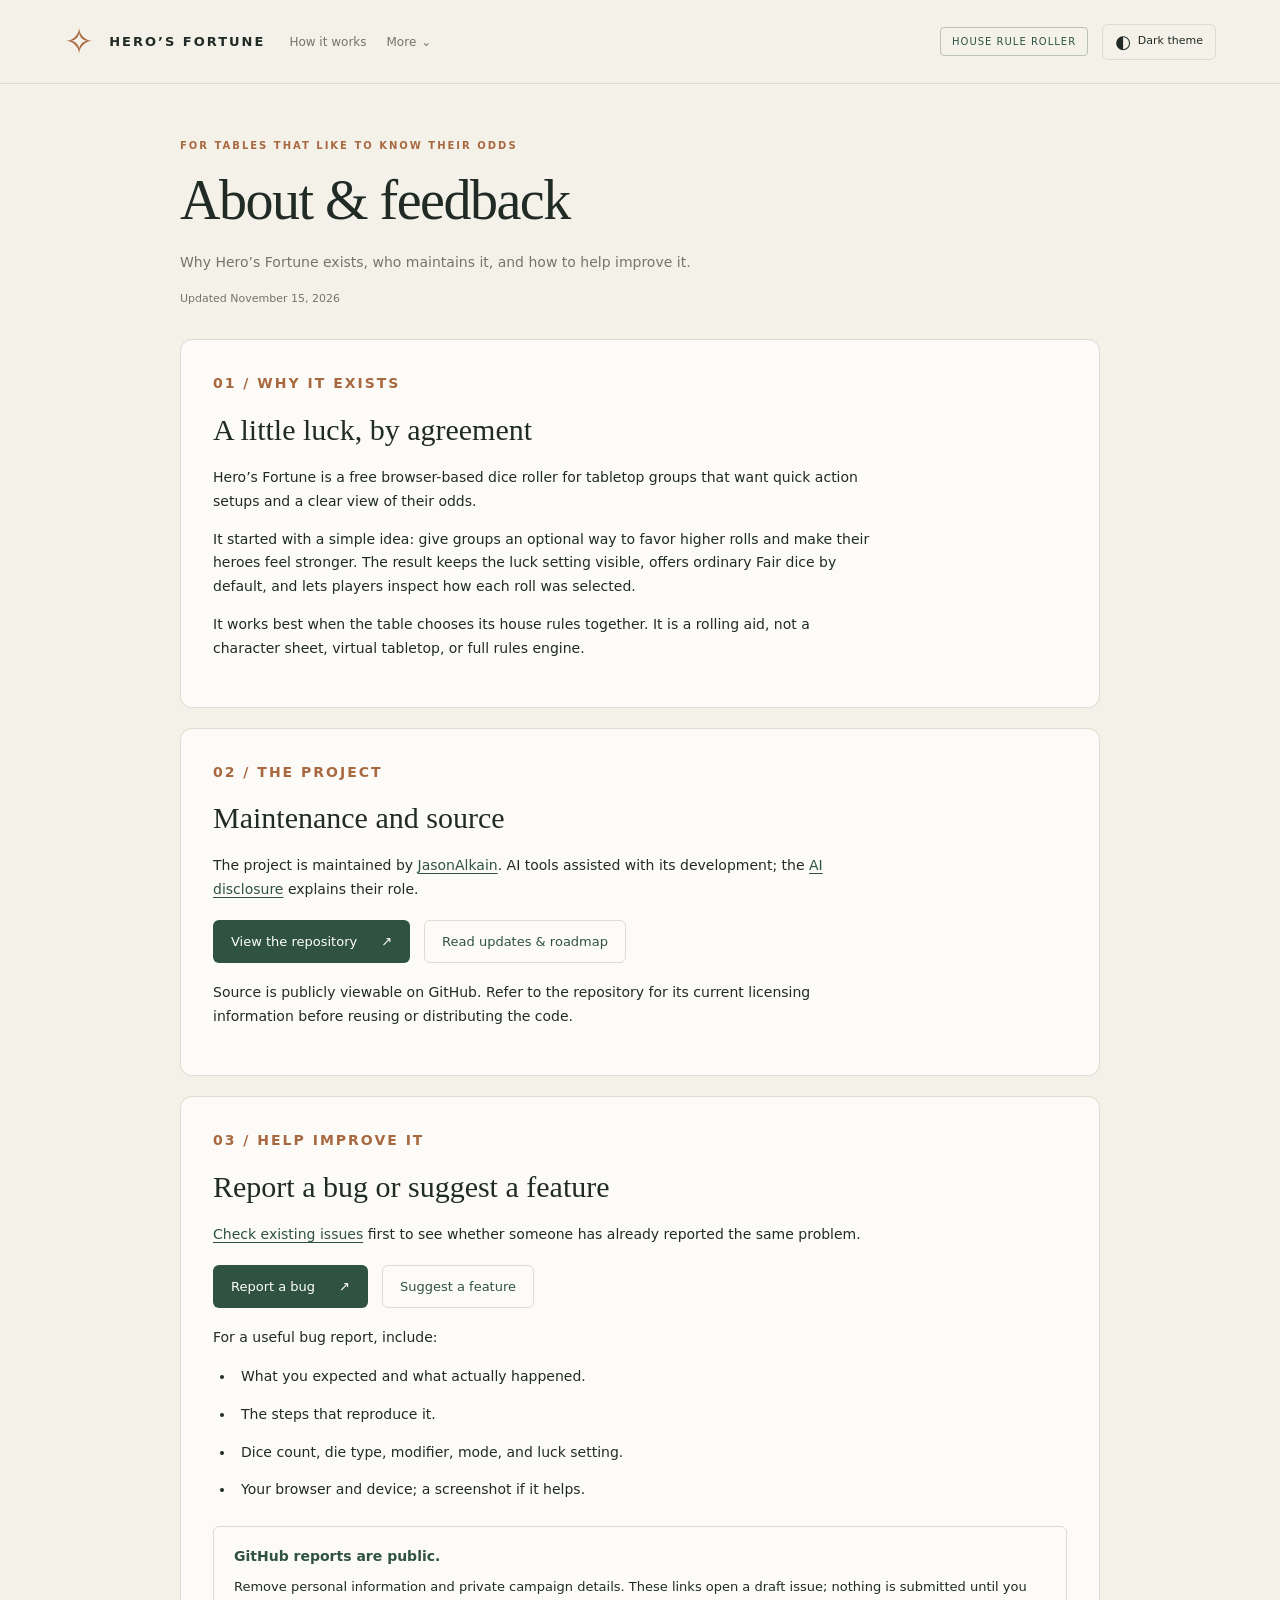
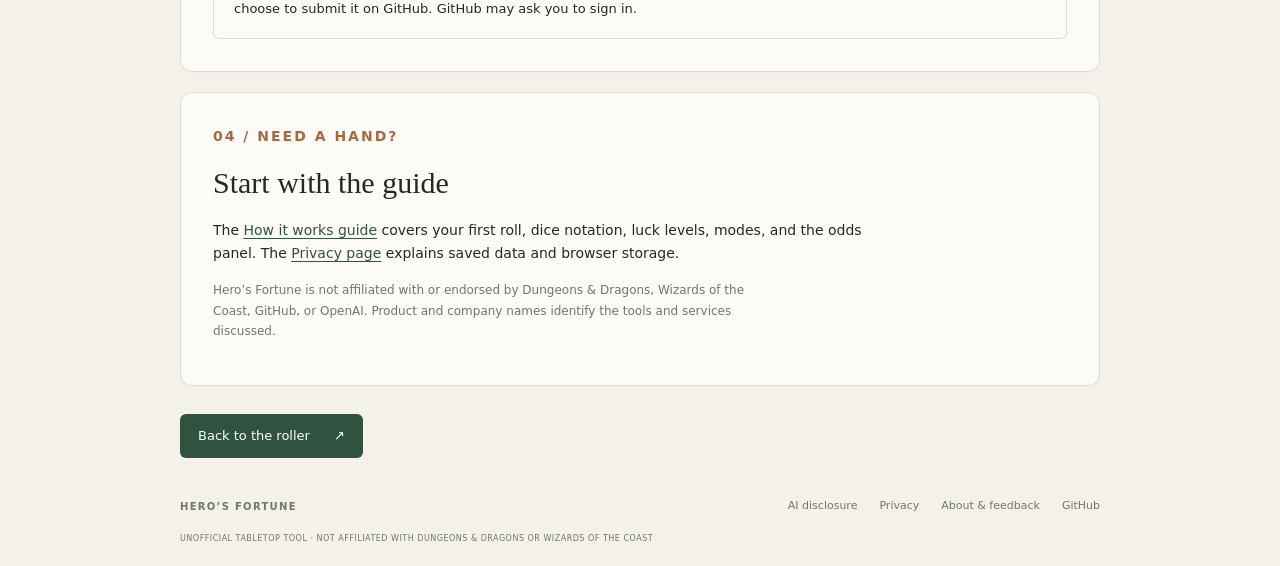
==== docs/about.html @ 96c3125b "Add AI disclosure, privacy, updates, and feedback pages" ====
<!doctype html>
<html lang="en">
<head>
    <meta charset="utf-8">
    <meta name="viewport" content="width=device-width,initial-scale=1">
    <meta name="theme-color" content="#171b19">
    <title>About & feedback · Hero’s Fortune</title>
    <meta name="description" content="Why Hero’s Fortune exists, who maintains it, and how to help improve it.">
    <script src="theme.js?v=f39b59222ed9"></script>
    <script src="navigation.js?v=d73ec4e898df" defer></script>
    <link rel="stylesheet" href="style.css?v=607e64af8325">
</head>
<body>
    <a class="skip-link" href="#content">Skip to content</a>
    <header>
        <div class="brand-nav">
            <a class="brand" href="./"><span class="brand-icon">✧</span> HERO’S FORTUNE</a>
            <nav class="main-nav" aria-label="Main navigation">
                <a class="nav-link" href="how-it-works.html">How it works</a>
                <details class="site-menu"><summary class="nav-link">More <span aria-hidden="true">⌄</span></summary><div class="site-menu-links"><a href="ai-disclosure.html">AI disclosure</a><a href="privacy.html">Privacy & saved data</a><a href="updates.html">Updates & roadmap</a><a href="about.html" aria-current="page">About & feedback</a></div></details>
            </nav>
        </div>
        <span class="header-note">FOR THE STORIES WORTH TELLING</span>
        <div class="header-controls"><span class="house">HOUSE RULE ROLLER</span><button id="themeToggle" class="theme-toggle" type="button" aria-label="Dark theme" aria-pressed="false"><span aria-hidden="true">◐</span> Dark theme</button></div>
    </header>
    <main id="content" class="guide-main info-main">
        <div class="guide-intro"><p class="eyebrow">FOR TABLES THAT LIKE TO KNOW THEIR ODDS</p><h1>About & feedback</h1><p class="sub">Why Hero’s Fortune exists, who maintains it, and how to help improve it.</p><p class="page-updated">Updated November 15, 2026</p></div>
        <section class="panel guide-section"><p class="eyebrow">01 / WHY IT EXISTS</p><h2>A little luck, by agreement</h2><p>Hero’s Fortune is a free browser-based dice roller for tabletop groups that want quick action setups and a clear view of their odds.</p><p>It started with a simple idea: give groups an optional way to favor higher rolls and make their heroes feel stronger. The result keeps the luck setting visible, offers ordinary Fair dice by default, and lets players inspect how each roll was selected.</p><p>It works best when the table chooses its house rules together. It is a rolling aid, not a character sheet, virtual tabletop, or full rules engine.</p></section><section class="panel guide-section"><p class="eyebrow">02 / THE PROJECT</p><h2>Maintenance and source</h2><p>The project is maintained by <a href="https://github.com/JasonAlkain">JasonAlkain</a>. AI tools assisted with its development; the <a href="ai-disclosure.html">AI disclosure</a> explains their role.</p><div class="info-actions"><a class="guide-cta" href="https://github.com/JasonAlkain/heros-fortune-dice">View the repository <span aria-hidden="true">↗</span></a><a class="outline-link" href="updates.html">Read updates & roadmap</a></div><p>Source is publicly viewable on GitHub. Refer to the repository for its current licensing information before reusing or distributing the code.</p></section><section id="feedback" class="panel guide-section"><p class="eyebrow">03 / HELP IMPROVE IT</p><h2>Report a bug or suggest a feature</h2><p><a href="https://github.com/JasonAlkain/heros-fortune-dice/issues">Check existing issues</a> first to see whether someone has already reported the same problem.</p><div class="info-actions"><a class="guide-cta" href="https://github.com/JasonAlkain/heros-fortune-dice/issues/new?title=Bug%3A%20&body=What%20happened%3F%0A%0AWhat%20did%20you%20expect%3F%0A%0ASteps%20to%20reproduce%3A%0A1.%20%0A2.%20%0A3.%20%0A%0ADice%20count%20%2F%20die%20type%20%2F%20modifier%20%2F%20mode%20%2F%20luck%3A%0A%0ABrowser%20and%20device%3A%0A%0APlease%20remove%20personal%20information%20and%20private%20campaign%20details%20before%20submitting.">Report a bug <span aria-hidden="true">↗</span></a><a class="outline-link" href="https://github.com/JasonAlkain/heros-fortune-dice/issues/new?title=Feature%20request%3A%20&body=What%20would%20you%20like%20to%20do%3F%0A%0AWhat%20problem%20would%20this%20solve%20at%20your%20table%3F%0A%0AHow%20would%20you%20expect%20it%20to%20work%3F%0A%0APlease%20remove%20personal%20information%20and%20private%20campaign%20details%20before%20submitting.">Suggest a feature</a></div><p>For a useful bug report, include:</p><ul class="guide-list"><li>What you expected and what actually happened.</li><li>The steps that reproduce it.</li><li>Dice count, die type, modifier, mode, and luck setting.</li><li>Your browser and device; a screenshot if it helps.</li></ul><div class="guide-callout"><strong>GitHub reports are public.</strong><p>Remove personal information and private campaign details. These links open a draft issue; nothing is submitted until you choose to submit it on GitHub. GitHub may ask you to sign in.</p></div></section><section class="panel guide-section"><p class="eyebrow">04 / NEED A HAND?</p><h2>Start with the guide</h2><p>The <a href="how-it-works.html">How it works guide</a> covers your first roll, dice notation, luck levels, modes, and the odds panel. The <a href="privacy.html">Privacy page</a> explains saved data and browser storage.</p><p class="guide-fine">Hero’s Fortune is not affiliated with or endorsed by Dungeons & Dragons, Wizards of the Coast, GitHub, or OpenAI. Product and company names identify the tools and services discussed.</p></section>
        <a class="guide-cta" href="./">Back to the roller <span aria-hidden="true">↗</span></a>
        <footer class="site-footer"><div class="footer-top"><a class="footer-home" href="./">HERO’S FORTUNE</a><nav class="footer-links" aria-label="Footer navigation"><a href="ai-disclosure.html">AI disclosure</a><a href="privacy.html">Privacy</a><a href="about.html">About & feedback</a><a href="https://github.com/JasonAlkain/heros-fortune-dice">GitHub</a></nav></div><p class="footer-note">UNOFFICIAL TABLETOP TOOL · NOT AFFILIATED WITH DUNGEONS & DRAGONS OR WIZARDS OF THE COAST</p></footer>
    </main>
</body>
</html>
---- docs/style.css ----
:root {
    --bg: #f4f1e9;
    --ink: #202b25;
    --muted: #72766d;
    --line: #dddcd1;
    --green: #2f5241;
    --copper: #a96940
}

* {
    box-sizing: border-box
}

body {
    margin: 0;
    background: var(--bg);
    color: var(--ink);
    font: 15px/1.5 system-ui, sans-serif
}

button,
input,
select {
    font: inherit
}

button {
    cursor: pointer
}

header {
    height: 84px;
    border-bottom: 1px solid var(--line);
    display: flex;
    align-items: center;
    justify-content: space-between;
    padding: 0 5vw;
    gap: 20px
}

.brand {
    display: flex;
    align-items: center;
    gap: 13px;
    letter-spacing: 2px;
    font-size: 13px;
    font-weight: 800;
    color: inherit;
    text-decoration: none
}

.brand-icon {
    font-size: 36px;
    color: var(--copper);
    line-height: 1
}

.header-note {
    font-size: 10px;
    letter-spacing: 2px;
    color: var(--muted)
}

.house {
    font-size: 10px;
    letter-spacing: 1px;
    border: 1px solid #b8c4b7;
    padding: 6px 11px;
    border-radius: 4px;
    color: var(--green)
}

main {
    max-width: 1300px;
    margin: auto;
    padding: 54px 40px 20px
}

.intro {
    display: flex;
    align-items: center;
    justify-content: space-between;
    margin-bottom: 38px
}

.eyebrow {
    font-size: 10px;
    letter-spacing: 2px;
    font-weight: 700;
    color: var(--copper);
    margin: 0 0 16px
}

h1 {
    font: 500 clamp(40px, 4.7vw, 62px)/1.06 Georgia, serif;
    letter-spacing: -2px;
    margin: 0
}

p.sub {
    color: var(--muted);
    font-size: 14px;
    margin-top: 20px
}

.intro-note {
    display: flex;
    gap: 20px;
    align-items: center;
    padding-right: 44px;
    transform: rotate(-6deg);
    font: italic 20px/1.4 Georgia, serif;
    color: #899181
}

.intro-note>span {
    font-size: 42px;
    color: var(--copper)
}

.workspace {
    display: grid;
    grid-template-columns: 1.25fr 1fr;
    gap: 24px
}

.panel {
    border: 1px solid var(--line);
    border-radius: 12px;
    background: #fcfbf7;
    box-shadow: 0 3px 5px #202b2503;
    padding: 26px
}

.section-head {
    display: flex;
    justify-content: space-between;
    align-items: center;
    gap: 16px
}

.section-head h2 {
    font: 500 23px Georgia, serif;
    margin: 0
}

.section-head>span {
    font-size: 10px;
    color: var(--muted);
    letter-spacing: 1px
}

.die-types {
    display: grid;
    grid-template-columns: repeat(7, 1fr);
    gap: 8px;
    margin: 24px 0
}

.die-type {
    border: 1px solid var(--line);
    border-radius: 7px;
    background: transparent;
    padding: 13px 0;
    color: var(--muted);
    font-weight: 650
}

.die-type.active {
    background: var(--green);
    color: #fff;
    border-color: var(--green)
}

.controls {
    display: grid;
    grid-template-columns: 1fr 1fr 1.5fr;
    gap: 14px
}

label {
    font-size: 11px;
    color: var(--muted)
}

input,
select {
    min-width: 0;
    width: 100%;
    padding: 10px 12px;
    border: 1px solid var(--line);
    border-radius: 5px;
    background: #fffefb;
    color: var(--ink);
    margin-top: 6px
}

input:focus,
select:focus,
button:focus-visible {
    outline: 2px solid var(--copper);
    outline-offset: 3px
}

.result-area {
    position: relative;
    overflow: hidden;
    margin: 24px 0 18px;
    padding: 18px 22px 25px;
    background: #e9ede5;
    border: 1px solid #dbe1d4;
    border-radius: 8px;
    text-align: center;
    min-height: 225px
}

.result-top {
    display: flex;
    justify-content: space-between;
    font-size: 11px;
    position: relative;
    z-index: 1
}

.result-top span:last-child {
    font-size: 9px;
    letter-spacing: 1px;
    color: var(--muted)
}

.result-value {
    font: 80px/1.2 Georgia, serif;
    color: var(--green);
    margin: 13px 0 3px;
    position: relative;
    z-index: 1
}

.breakdown {
    font-size: 12px;
    color: #616c5d;
    position: relative;
    z-index: 1;
    overflow-wrap: anywhere
}

.die-outline {
    position: absolute;
    right: -38px;
    bottom: -90px;
    font-size: 280px;
    color: #d6ddcf;
    line-height: 1
}

.roll-button {
    width: 100%;
    background: var(--green);
    border: 0;
    border-radius: 6px;
    color: #fff;
    padding: 16px 20px;
    text-align: left;
    font-weight: 600;
    transition: background .2s
}

.roll-button:hover {
    background: #213d30
}

.roll-button span {
    float: right
}

.key-hint {
    text-align: center;
    font-size: 9px;
    letter-spacing: .7px;
    color: var(--muted);
    margin: 13px 0 18px
}

.key-hint span {
    padding: 0 7px
}

kbd {
    border: 1px solid var(--line);
    border-radius: 3px;
    padding: 2px 4px;
    font-size: 8px
}

details {
    border-top: 1px solid var(--line);
    padding-top: 15px;
    color: var(--muted);
    font-size: 12px
}

summary {
    cursor: pointer
}

#audit {
    padding-top: 10px;
    line-height: 1.8
}

.muted {
    color: var(--muted);
    font-size: 12px
}

.luck-options {
    display: grid;
    grid-template-columns: repeat(4, 1fr);
    gap: 6px;
    margin-top: 19px
}

.luck-option {
    border: 1px solid var(--line);
    border-radius: 6px;
    background: transparent;
    padding: 12px 4px;
    color: var(--muted);
    font-size: 11px
}

.luck-option strong {
    display: block;
    font-size: 19px;
    font-weight: 500;
    margin-bottom: 3px
}

.luck-option.active {
    background: #eee5d7;
    border-color: #ba9571;
    color: #815333
}

.mechanic {
    font-size: 12px;
    color: var(--muted);
    min-height: 42px;
    margin: 14px 0 23px
}

.odds-header {
    display: flex;
    justify-content: space-between;
    align-items: center;
    border-top: 1px solid var(--line);
    padding-top: 20px
}

.odds-header h3 {
    font-size: 12px;
    margin: 0
}

.odds-header>span {
    font-size: 10px;
    color: var(--muted)
}

.stats {
    display: grid;
    grid-template-columns: 1fr 1fr;
    gap: 20px;
    margin: 16px 0
}

.stats div+div {
    border-left: 1px solid var(--line);
    padding-left: 25px
}

.stats span,
.stats small {
    display: block;
    font-size: 10px;
    color: var(--muted)
}

.stats strong {
    display: block;
    font: 30px/1.4 Georgia, serif
}

.chart {
    display: flex;
    align-items: flex-end;
    gap: 3px;
    height: 65px
}

.bar {
    flex: 1;
    background: #9daF98;
    border-radius: 2px 2px 0 0;
    min-width: 1px
}

.bar:last-child {
    background: var(--copper)
}

.axis {
    display: flex;
    justify-content: space-between;
    font-size: 8px;
    letter-spacing: .5px;
    color: var(--muted);
    margin: 7px 0 20px
}

.target-row {
    display: flex;
    align-items: center;
    gap: 12px;
    border-top: 1px solid var(--line);
    padding-top: 16px
}

.target-row label {
    flex: 1;
    color: var(--ink)
}

.target-row label span {
    color: var(--muted)
}

.target-row input {
    width: 70px;
    margin: 0;
    padding: 7px 9px
}

.target-row strong {
    font-size: 20px;
    color: var(--green);
    min-width: 68px;
    text-align: right
}

.target-note {
    font-size: 10px;
    color: var(--muted);
    margin: 7px 0 15px
}

.rule-note {
    font-size: 10px;
    color: var(--muted);
    border-top: 1px solid var(--line);
    padding-top: 14px;
    margin-bottom: 0
}

.history {
    margin-top: 24px
}

.history-sub {
    font-size: 11px;
    display: block;
    margin-top: 5px
}

.text-button {
    background: none;
    border: 0;
    color: var(--muted);
    font-size: 11px;
    text-decoration: underline
}

.empty {
    padding: 25px 0 10px;
    text-align: center;
    font-size: 12px;
    color: var(--muted)
}

.history-row {
    display: grid;
    grid-template-columns: 50px 1fr 90px 70px;
    gap: 14px;
    align-items: center;
    padding: 14px 0;
    border-top: 1px solid var(--line);
    font-size: 12px
}

.history-row:first-child {
    margin-top: 20px
}

.history-total {
    font: 25px Georgia, serif;
    color: var(--green)
}

.history-detail {
    font-size: 10px;
    color: var(--muted);
    margin-top: 3px
}

.history-luck {
    color: var(--copper);
    font-size: 10px;
    text-align: right
}

.history-time {
    font-size: 10px;
    text-align: right;
    color: var(--muted)
}

footer {
    display: flex;
    justify-content: space-between;
    gap: 15px;
    font-size: 9px;
    letter-spacing: 1px;
    color: var(--muted);
    padding: 28px 0 0
}

footer span:first-child {
    font: italic 13px Georgia, serif;
    letter-spacing: 0
}

.flash {
    animation: pop .25s ease-out
}

@keyframes pop {
    from {
        transform: translateY(4px);
        opacity: .3
    }

    to {
        transform: translateY(0);
        opacity: 1
    }
}

@media(max-width:850px) {
    .workspace {
        grid-template-columns: 1fr
    }

    .intro-note {
        display: none
    }

    .header-note {
        display: none
    }

    main {
        padding: 32px 20px
    }

    .panel {
        padding: 22px
    }

    footer span:last-child {
        display: none
    }

    .intro {
        margin-bottom: 26px
    }

    .result-area {
        min-height: 200px
    }
}

@media(max-width:420px) {
    header {
        padding: 0 18px;
        height: 70px
    }

    .house {
        font-size: 8px
    }

    .brand {
        font-size: 10px;
        letter-spacing: 1px
    }

    .controls {
        gap: 8px
    }

    .die-types {
        gap: 5px
    }

    .die-type {
        font-size: 12px
    }

    .key-hint {
        font-size: 7px
    }

    .history-row {
        grid-template-columns: 35px 1fr 65px;
        gap: 8px
    }

    .history-time {
        display: none
    }
}

@media(prefers-reduced-motion:reduce) {
    * {
        animation: none !important;
        transition: none !important
    }
}

.actions {
    margin-bottom: 26px
}

.actions .section-head p {
    margin: 6px 0 0
}

.small-primary {
    border: 0;
    border-radius: 6px;
    background: var(--green);
    color: white;
    padding: 10px 20px;
    font-size: 12px;
    font-weight: 600;
    white-space: nowrap
}

.small-primary:hover {
    background: #213d30
}

.actions-note {
    display: flex;
    justify-content: space-between;
    gap: 12px;
    margin: 22px 0 4px;
    font-size: 11px;
    color: var(--muted)
}

.actions-note strong {
    font-size: 10px;
    color: var(--green);
    border: 1px solid #ccd6c8;
    border-radius: 4px;
    padding: 2px 8px;
    white-space: nowrap
}

.action-row {
    display: grid;
    grid-template-columns: minmax(0, 1fr) minmax(110px, 210px) 90px;
    gap: 12px 24px;
    align-items: center;
    border-top: 1px solid var(--line);
    padding: 19px 0 14px
}

.action-fields {
    display: grid;
    grid-template-columns: minmax(110px, .7fr) minmax(300px, 1.7fr);
    align-items: end;
    gap: 20px
}

.action-name {
    font-weight: 600;
    background: #f4f1e9;
    margin: 0;
    padding: 11px
}

.action-dice-fields {
    display: grid;
    grid-template-columns: .65fr .8fr .85fr 1.4fr;
    gap: 9px
}

.action-dice-fields input,
.action-dice-fields select {
    padding: 8px
}

.action-total {
    font: 36px/1.2 Georgia, serif;
    color: var(--green);
    text-align: center
}

.action-breakdown {
    text-align: center;
    font-size: 10px;
    color: var(--muted);
    overflow-wrap: anywhere;
    margin-top: 5px
}

.action-buttons {
    display: grid;
    gap: 8px
}

.action-audit-details {
    grid-column: 1/-1;
    border: 0;
    padding: 0;
    font-size: 10px
}

.action-audit {
    padding: 8px 0;
    color: var(--muted)
}

.actions-footer {
    border-top: 1px solid var(--line);
    padding-top: 16px;
    display: flex;
    align-items: center;
    gap: 14px
}

.outline-button {
    border: 1px solid #b7c3b2;
    border-radius: 5px;
    padding: 9px 16px;
    background: none;
    color: var(--green);
    font-size: 12px
}

#actionStatus {
    font-size: 10px;
    color: var(--muted)
}

.storage-note {
    font-size: 10px;
    margin: 12px 0 0
}

.save-action {
    display: block;
    width: 100%;
    border: 1px dashed #bdc7b7;
    background: none;
    color: var(--green);
    padding: 8px;
    margin: 0 0 12px;
    border-radius: 5px;
    font-size: 11px
}

button:disabled {
    opacity: .45;
    cursor: default
}

@media(max-width:1050px) {
    .action-fields {
        grid-template-columns: 1fr;
        gap: 8px
    }

    .action-row {
        grid-template-columns: minmax(0, 1fr) 155px 85px
    }
}

@media(max-width:600px) {
    .action-row {
        grid-template-columns: minmax(0, 1fr) 75px;
        gap: 12px
    }

    .action-fields {
        grid-column: 1/-1
    }

    .action-dice-fields {
        grid-template-columns: .65fr .8fr .85fr 1.4fr
    }

    .action-outcome {
        text-align: left
    }

    .action-total,
    .action-breakdown {
        text-align: left
    }

    .action-buttons {
        grid-column: 2;
        grid-row: 2
    }

    .actions-note {
        align-items: start;
        font-size: 10px
    }

    .actions .section-head {
        align-items: start
    }

    .actions .section-head p {
        max-width: 200px
    }

    .small-primary {
        padding: 10px 14px
    }
}

/* Action tray is now the only rolling surface. */
.workspace {
    grid-template-columns: minmax(0, 1.65fr) minmax(310px, 1fr);
    align-items: start
}

.workspace>.actions {
    margin-bottom: 0
}

.workspace .action-fields {
    grid-template-columns: 1fr;
    gap: 8px
}

.workspace .action-row {
    grid-template-columns: minmax(0, 1fr) 90px 65px;
    gap: 10px 14px
}

.workspace .action-buttons .small-primary {
    padding: 10px 9px
}

.odds-picker {
    display: block;
    margin: 16px 0
}

.odds-picker select {
    font-size: 12px
}

.odds-header {
    padding-top: 16px
}

.workspace .actions-note {
    font-size: 10px
}

.workspace .action-dice-fields {
    gap: 6px
}

.workspace .action-dice-fields input,
.workspace .action-dice-fields select {
    padding: 8px 5px
}

.workspace .action-total {
    font-size: 31px
}

[hidden] {
    display: none !important
}

@media(max-width:1000px) {
    .workspace {
        grid-template-columns: 1fr
    }

    .workspace .action-row {
        grid-template-columns: minmax(0, 1fr) 155px 85px
    }
}

@media(max-width:600px) {
    .workspace .action-row {
        grid-template-columns: minmax(0, 1fr) 75px
    }

    .workspace .action-fields {
        grid-column: 1/-1
    }

    .workspace .action-buttons {
        grid-column: 2;
        grid-row: 2
    }
}

/* Theme preference is applied before the stylesheet loads. */
:root {
    color-scheme: light
}

.header-controls {
    display: flex;
    align-items: center;
    gap: 14px
}

.theme-toggle {
    display: inline-flex;
    align-items: center;
    gap: 7px;
    border: 1px solid var(--line);
    border-radius: 6px;
    background: transparent;
    color: var(--ink);
    padding: 8px 12px;
    font-size: 11px;
    white-space: nowrap
}

.theme-toggle>span {
    font-size: 18px;
    line-height: 1
}

.theme-toggle:hover {
    border-color: var(--copper)
}

.theme-toggle[aria-pressed="true"] {
    border-color: var(--copper);
    background: #d6a06c12
}

:root[data-theme="dark"] {
    color-scheme: dark;
    --bg: #171c19;
    --ink: #e7e9df;
    --muted: #adb5a8;
    --line: #3e483f;
    --green: #a0c293;
    --copper: #d6a06c
}

[data-theme="dark"] .panel {
    background: #202721;
    box-shadow: 0 3px 10px #0002
}

[data-theme="dark"] input,
[data-theme="dark"] select {
    background: #171e19;
    color: var(--ink);
    border-color: var(--line)
}

[data-theme="dark"] .action-name {
    background: #293329
}

[data-theme="dark"] .luck-option.active {
    background: #433629;
    border-color: #b68d62;
    color: #f1cea2
}

[data-theme="dark"] .small-primary {
    background: #375a46;
    color: #f3f5eb
}

[data-theme="dark"] .small-primary:hover {
    background: #446e54
}

[data-theme="dark"] .bar {
    background: #87a67f
}

[data-theme="dark"] .bar:last-child {
    background: var(--copper)
}

[data-theme="dark"] .house,
[data-theme="dark"] .actions-note strong,
[data-theme="dark"] .outline-button {
    border-color: #596b54
}

[data-theme="dark"] .intro-note {
    color: #a7b69d
}

[data-theme="dark"] .outline-button:hover {
    background: #a0c29312
}

::selection {
    background: #a9694055;
    color: var(--ink)
}

@media(max-width:1050px) {
    .header-note {
        display: none
    }
}

@media(max-width:480px) {
    .header-controls .house {
        display: none
    }

    .header-controls {
        gap: 0
    }

    .theme-toggle {
        padding: 7px 9px;
        font-size: 10px
    }
}

/* Shared navigation and beginner guide. */
.brand-nav { display: flex; align-items: center; gap: 24px; }
.brand { white-space: nowrap; }
.nav-link { color: var(--muted); text-decoration: none; font-size: 12px; white-space: nowrap; padding: 8px 0; }
.nav-link:hover, .nav-link[aria-current="page"] { color: var(--ink); text-decoration: underline; text-underline-offset: 6px; }
a:focus-visible { outline: 2px solid var(--copper); outline-offset: 5px; border-radius: 2px; }
.skip-link { position: absolute; left: 20px; top: -60px; z-index: 5; background: var(--bg); color: var(--ink); padding: 10px; }
.skip-link:focus { top: 10px; }
.guide-main { max-width: 1000px; }
.guide-intro { max-width: 680px; margin-bottom: 32px; }
.guide-intro .sub { max-width: 540px; }
.guide-cta { display: inline-flex; align-items: center; gap: 24px; background: var(--green); color: #fff; border-radius: 6px; padding: 12px 18px; font-size: 13px; text-decoration: none; margin-top: 8px; }
.guide-jumps { display: flex; flex-wrap: wrap; gap: 8px 20px; padding: 18px 0; margin-bottom: 18px; border-top: 1px solid var(--line); border-bottom: 1px solid var(--line); }
.guide-jumps a { color: var(--green); font-size: 12px; text-decoration: none; }
.guide-jumps a:hover { text-decoration: underline; }
.guide-section { margin-bottom: 20px; padding: 32px; scroll-margin-top: 20px; }
.guide-section h2 { font: 500 30px/1.2 Georgia, serif; margin: 0 0 18px; }
.guide-section > p, .guide-section li, .guide-section dd { font-size: 14px; line-height: 1.7; }
.guide-section > p { max-width: 74ch; }
.guide-steps, .guide-list { padding-left: 22px; }
.guide-steps li, .guide-list li { padding-left: 6px; margin-bottom: 14px; max-width: 72ch; }
.guide-example { border-left: 3px solid var(--copper); background: var(--bg); padding: 18px 20px; margin: 24px 0; border-radius: 0 6px 6px 0; }
.guide-example-label { display: block; color: var(--copper); font-size: 10px; letter-spacing: .8px; }
.guide-example p { margin: 8px 0 0; font-size: 14px; line-height: 1.7; }
.guide-table-wrap { overflow-x: auto; margin: 24px 0; }
.guide-table { width: 100%; border-collapse: collapse; font-size: 13px; text-align: left; }
.guide-table caption { text-align: left; color: var(--muted); font-size: 12px; padding-bottom: 12px; }
.guide-table th, .guide-table td { padding: 13px 14px; border-bottom: 1px solid var(--line); vertical-align: top; }
.guide-table thead { background: var(--bg); }
.guide-table tbody th { color: var(--green); white-space: nowrap; }
.guide-callout { border: 1px solid var(--line); border-radius: 6px; padding: 18px 20px; margin-top: 24px; }
.guide-callout > strong { font-size: 14px; color: var(--green); }
.guide-callout p { margin: 8px 0 0; font-size: 13px; line-height: 1.7; }
.guide-definitions { margin: 22px 0; }
.guide-definitions > div { display: grid; grid-template-columns: 140px minmax(0, 1fr); gap: 18px; border-bottom: 1px solid var(--line); padding: 16px 0; }
.guide-definitions dt { font-size: 13px; font-weight: 650; color: var(--green); }
.guide-definitions dd { margin: 0; }
.guide-section .guide-fine { font-size: 12px; color: var(--muted); }
[data-theme="dark"] .guide-cta { background: #375a46; color: #f3f5eb; }
@media (max-width: 1300px) { .header-note { display: none; } }
@media (max-width: 650px) {
    .brand-nav { gap: 14px; }
    header { gap: 12px; padding: 0 20px; }
    .header-controls .house { display: none; }
    .guide-section { padding: 24px 20px; }
    .guide-section h2 { font-size: 26px; }
    .guide-definitions > div { grid-template-columns: 1fr; gap: 5px; }
}
@media (max-width: 420px) {
    header { height: auto; min-height: 84px; padding: 14px 18px; flex-wrap: wrap; }
    .brand-nav { flex: 1 1 100%; justify-content: space-between; }
    .header-controls { margin-left: auto; }
    .guide-table th, .guide-table td { padding: 11px 8px; font-size: 12px; }
}

/* Site information pages and progressive-enhancement navigation. */
.main-nav { display: flex; align-items: center; gap: 20px; }
.site-menu { position: relative; border: 0; padding: 0; font: inherit; color: inherit; }
.site-menu > summary { display: flex; align-items: center; gap: 5px; list-style: none; cursor: pointer; }
.site-menu > summary::-webkit-details-marker { display: none; }
.site-menu > summary:focus-visible { outline: 2px solid var(--copper); outline-offset: 5px; border-radius: 2px; }
.site-menu[open] > summary { color: var(--ink); }
.site-menu-links { position: absolute; left: 0; top: calc(100% + 12px); z-index: 20; width: 215px; padding: 8px; background: #fcfbf7; border: 1px solid var(--line); border-radius: 8px; box-shadow: 0 8px 24px #0002; }
.site-menu-links a { display: block; padding: 10px 12px; border-radius: 4px; color: var(--ink); font-size: 12px; text-decoration: none; }
.site-menu-links a:hover, .site-menu-links a[aria-current="page"] { background: var(--bg); color: var(--green); }
.page-updated { color: var(--muted); font-size: 11px; margin-top: 18px; }
.info-main h1 { font-size: clamp(36px, 4.5vw, 56px); line-height: 1.12; letter-spacing: -1.5px; }
.guide-section a:not(.guide-cta):not(.outline-link) { color: var(--green); text-underline-offset: 3px; }
.info-actions { display: flex; flex-wrap: wrap; align-items: center; gap: 14px; margin: 18px 0; }
.info-actions .guide-cta { margin: 0; }
.outline-link { display: inline-flex; align-items: center; padding: 11px 17px; border: 1px solid var(--line); border-radius: 6px; color: var(--green); text-decoration: none; font-size: 13px; }
.outline-link:hover { border-color: var(--copper); }
.status-label { display: inline-block; border: 1px solid var(--line); color: var(--green); padding: 4px 9px; border-radius: 4px; font-size: 10px; letter-spacing: .6px; }
.status-idea { color: var(--copper); }
.site-footer { display: block; margin-top: 12px; }
.footer-top { display: flex; justify-content: space-between; align-items: center; flex-wrap: wrap; gap: 18px; }
.footer-home { color: var(--muted); text-decoration: none; font-size: 10px; font-weight: 650; letter-spacing: 1.3px; }
.footer-links { display: flex; align-items: center; flex-wrap: wrap; gap: 12px 22px; }
.footer-links a { color: var(--muted); font-size: 11px; text-decoration: none; letter-spacing: 0; }
.footer-links a:hover { color: var(--ink); text-decoration: underline; text-underline-offset: 3px; }
.footer-note { font-size: 8px; color: var(--muted); line-height: 1.7; letter-spacing: .5px; margin: 18px 0 0; }
[data-theme="dark"] .site-menu-links { background: #202721; }
@media (max-width: 850px) { .header-controls .house { display: none; } }
@media (max-width: 600px) {
    header { height: auto; min-height: 84px; padding: 14px 20px; flex-wrap: wrap; }
    .brand-nav { flex: 1 1 100%; justify-content: space-between; gap: 12px; }
    .brand { font-size: 10px; letter-spacing: 1px; gap: 8px; }
    .brand-icon { font-size: 28px; }
    .main-nav { gap: 14px; }
    .main-nav .nav-link { font-size: 11px; }
    .header-controls { margin-left: auto; }
    .site-menu-links { left: auto; right: 0; }
    .footer-top { align-items: flex-start; flex-direction: column; }
}
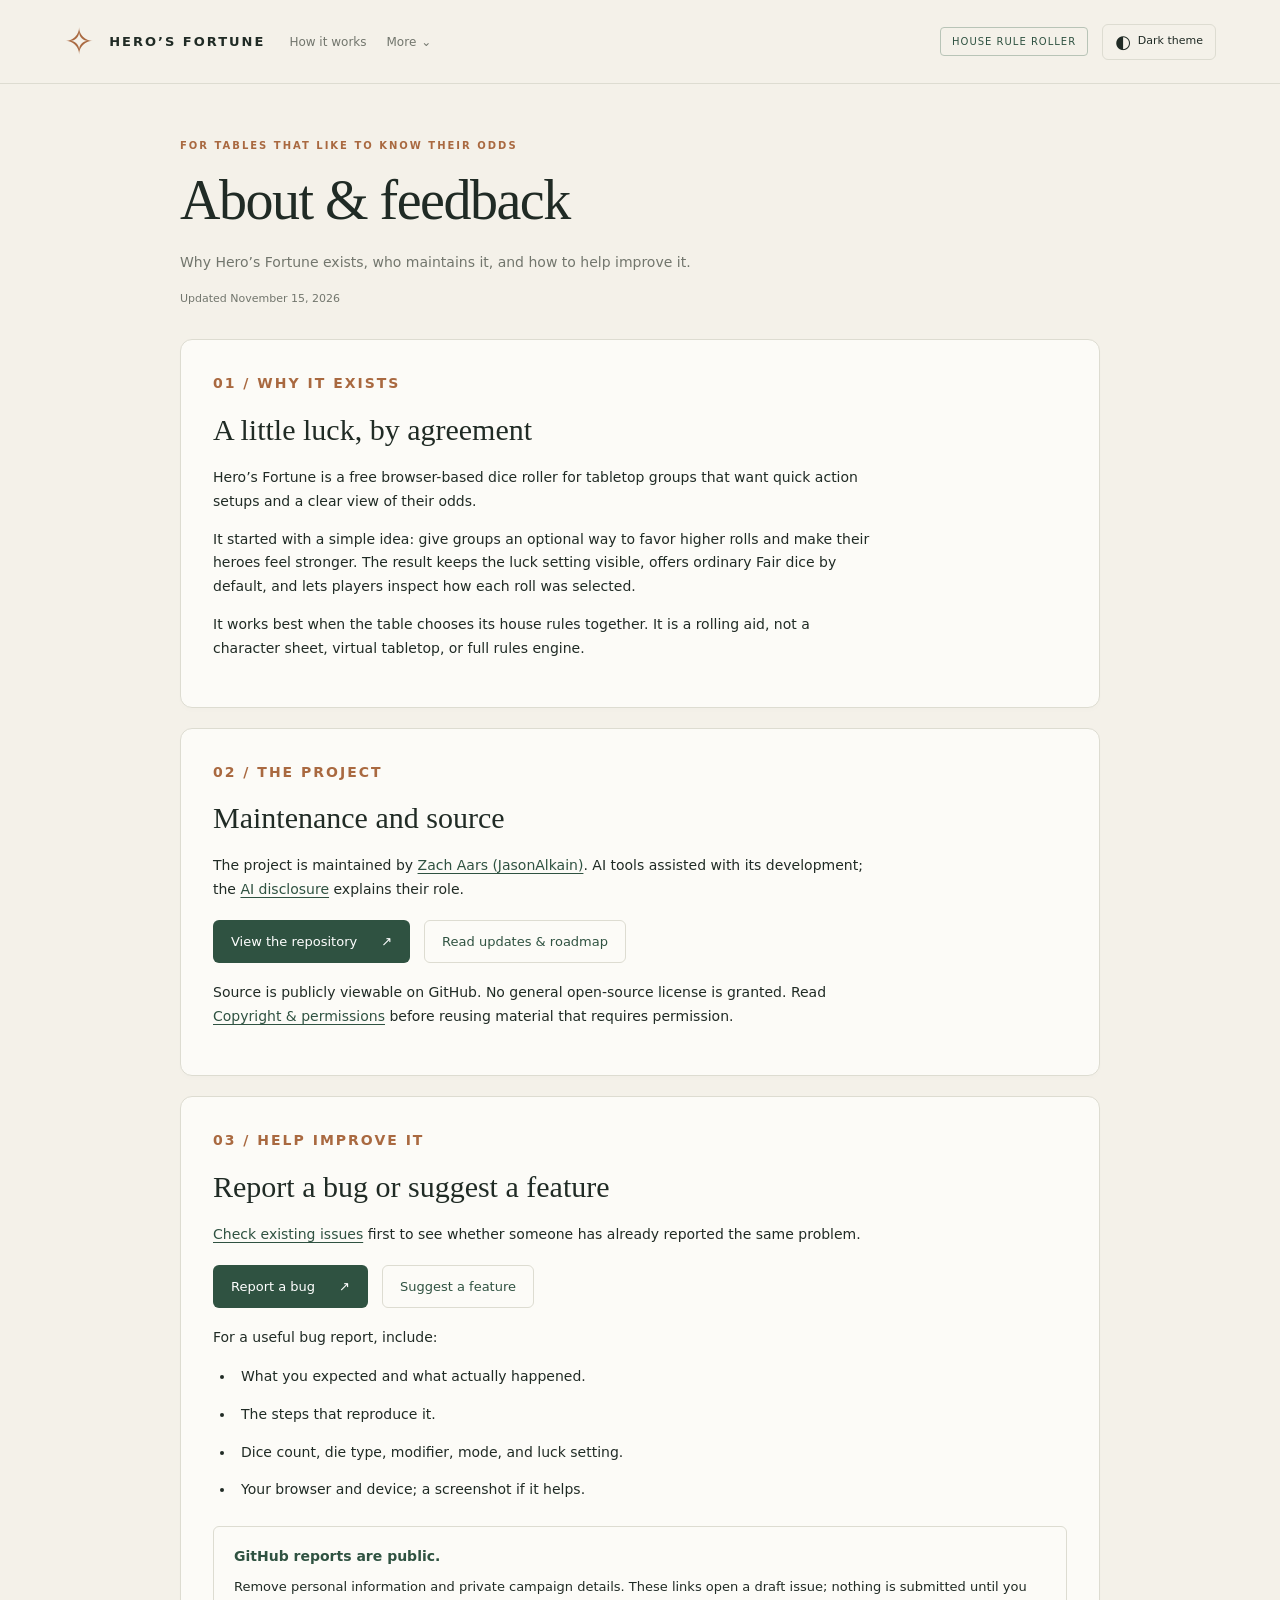
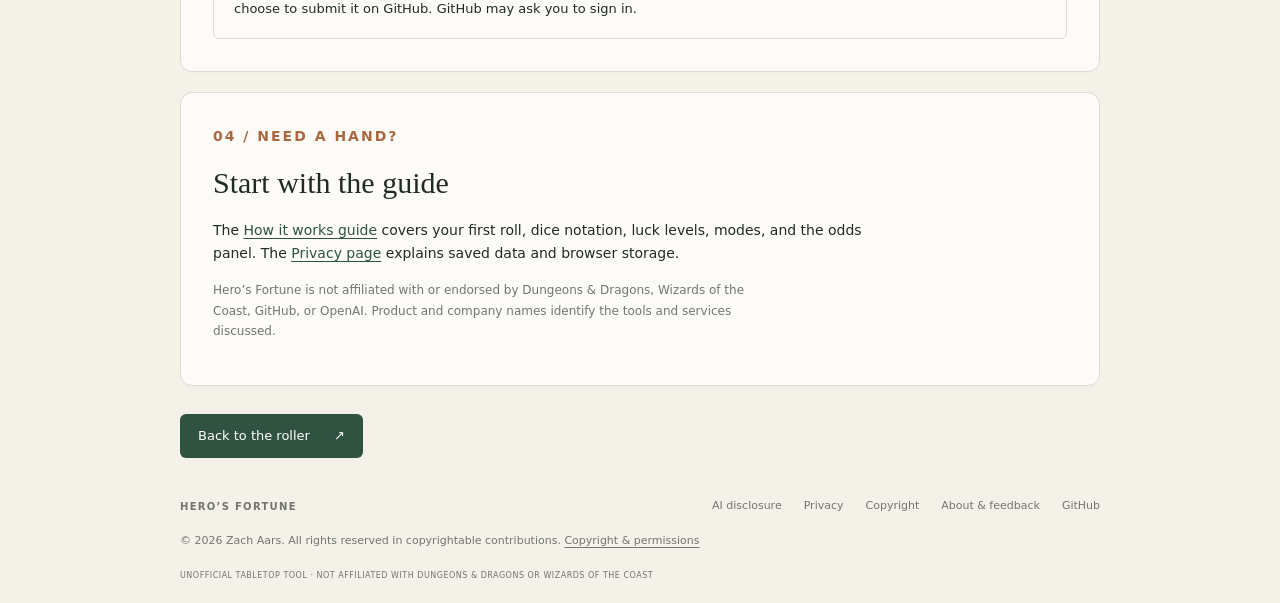
==== commit fdab79a5: "Add Zach Aars copyright notices and scoped permissions statement" ====
--- a/docs/about.html
+++ b/docs/about.html
@@ -8,7 +8,7 @@
     <meta name="description" content="Why Hero’s Fortune exists, who maintains it, and how to help improve it.">
     <script src="theme.js?v=f39b59222ed9"></script>
     <script src="navigation.js?v=d73ec4e898df" defer></script>
-    <link rel="stylesheet" href="style.css?v=607e64af8325">
+    <link rel="stylesheet" href="style.css?v=1e062d28a189">
 </head>
 <body>
     <a class="skip-link" href="#content">Skip to content</a>
@@ -17,7 +17,7 @@
             <a class="brand" href="./"><span class="brand-icon">✧</span> HERO’S FORTUNE</a>
             <nav class="main-nav" aria-label="Main navigation">
                 <a class="nav-link" href="how-it-works.html">How it works</a>
-                <details class="site-menu"><summary class="nav-link">More <span aria-hidden="true">⌄</span></summary><div class="site-menu-links"><a href="ai-disclosure.html">AI disclosure</a><a href="privacy.html">Privacy & saved data</a><a href="updates.html">Updates & roadmap</a><a href="about.html" aria-current="page">About & feedback</a></div></details>
+                <details class="site-menu"><summary class="nav-link">More <span aria-hidden="true">⌄</span></summary><div class="site-menu-links"><a href="ai-disclosure.html">AI disclosure</a><a href="privacy.html">Privacy & saved data</a><a href="updates.html">Updates & roadmap</a><a href="about.html" aria-current="page">About & feedback</a><a href="copyright.html">Copyright & permissions</a></div></details>
             </nav>
         </div>
         <span class="header-note">FOR THE STORIES WORTH TELLING</span>
@@ -25,9 +25,9 @@
     </header>
     <main id="content" class="guide-main info-main">
         <div class="guide-intro"><p class="eyebrow">FOR TABLES THAT LIKE TO KNOW THEIR ODDS</p><h1>About & feedback</h1><p class="sub">Why Hero’s Fortune exists, who maintains it, and how to help improve it.</p><p class="page-updated">Updated November 15, 2026</p></div>
-        <section class="panel guide-section"><p class="eyebrow">01 / WHY IT EXISTS</p><h2>A little luck, by agreement</h2><p>Hero’s Fortune is a free browser-based dice roller for tabletop groups that want quick action setups and a clear view of their odds.</p><p>It started with a simple idea: give groups an optional way to favor higher rolls and make their heroes feel stronger. The result keeps the luck setting visible, offers ordinary Fair dice by default, and lets players inspect how each roll was selected.</p><p>It works best when the table chooses its house rules together. It is a rolling aid, not a character sheet, virtual tabletop, or full rules engine.</p></section><section class="panel guide-section"><p class="eyebrow">02 / THE PROJECT</p><h2>Maintenance and source</h2><p>The project is maintained by <a href="https://github.com/JasonAlkain">JasonAlkain</a>. AI tools assisted with its development; the <a href="ai-disclosure.html">AI disclosure</a> explains their role.</p><div class="info-actions"><a class="guide-cta" href="https://github.com/JasonAlkain/heros-fortune-dice">View the repository <span aria-hidden="true">↗</span></a><a class="outline-link" href="updates.html">Read updates & roadmap</a></div><p>Source is publicly viewable on GitHub. Refer to the repository for its current licensing information before reusing or distributing the code.</p></section><section id="feedback" class="panel guide-section"><p class="eyebrow">03 / HELP IMPROVE IT</p><h2>Report a bug or suggest a feature</h2><p><a href="https://github.com/JasonAlkain/heros-fortune-dice/issues">Check existing issues</a> first to see whether someone has already reported the same problem.</p><div class="info-actions"><a class="guide-cta" href="https://github.com/JasonAlkain/heros-fortune-dice/issues/new?title=Bug%3A%20&body=What%20happened%3F%0A%0AWhat%20did%20you%20expect%3F%0A%0ASteps%20to%20reproduce%3A%0A1.%20%0A2.%20%0A3.%20%0A%0ADice%20count%20%2F%20die%20type%20%2F%20modifier%20%2F%20mode%20%2F%20luck%3A%0A%0ABrowser%20and%20device%3A%0A%0APlease%20remove%20personal%20information%20and%20private%20campaign%20details%20before%20submitting.">Report a bug <span aria-hidden="true">↗</span></a><a class="outline-link" href="https://github.com/JasonAlkain/heros-fortune-dice/issues/new?title=Feature%20request%3A%20&body=What%20would%20you%20like%20to%20do%3F%0A%0AWhat%20problem%20would%20this%20solve%20at%20your%20table%3F%0A%0AHow%20would%20you%20expect%20it%20to%20work%3F%0A%0APlease%20remove%20personal%20information%20and%20private%20campaign%20details%20before%20submitting.">Suggest a feature</a></div><p>For a useful bug report, include:</p><ul class="guide-list"><li>What you expected and what actually happened.</li><li>The steps that reproduce it.</li><li>Dice count, die type, modifier, mode, and luck setting.</li><li>Your browser and device; a screenshot if it helps.</li></ul><div class="guide-callout"><strong>GitHub reports are public.</strong><p>Remove personal information and private campaign details. These links open a draft issue; nothing is submitted until you choose to submit it on GitHub. GitHub may ask you to sign in.</p></div></section><section class="panel guide-section"><p class="eyebrow">04 / NEED A HAND?</p><h2>Start with the guide</h2><p>The <a href="how-it-works.html">How it works guide</a> covers your first roll, dice notation, luck levels, modes, and the odds panel. The <a href="privacy.html">Privacy page</a> explains saved data and browser storage.</p><p class="guide-fine">Hero’s Fortune is not affiliated with or endorsed by Dungeons & Dragons, Wizards of the Coast, GitHub, or OpenAI. Product and company names identify the tools and services discussed.</p></section>
+        <section class="panel guide-section"><p class="eyebrow">01 / WHY IT EXISTS</p><h2>A little luck, by agreement</h2><p>Hero’s Fortune is a free browser-based dice roller for tabletop groups that want quick action setups and a clear view of their odds.</p><p>It started with a simple idea: give groups an optional way to favor higher rolls and make their heroes feel stronger. The result keeps the luck setting visible, offers ordinary Fair dice by default, and lets players inspect how each roll was selected.</p><p>It works best when the table chooses its house rules together. It is a rolling aid, not a character sheet, virtual tabletop, or full rules engine.</p></section><section class="panel guide-section"><p class="eyebrow">02 / THE PROJECT</p><h2>Maintenance and source</h2><p>The project is maintained by <a href="https://github.com/JasonAlkain">Zach Aars (JasonAlkain)</a>. AI tools assisted with its development; the <a href="ai-disclosure.html">AI disclosure</a> explains their role.</p><div class="info-actions"><a class="guide-cta" href="https://github.com/JasonAlkain/heros-fortune-dice">View the repository <span aria-hidden="true">↗</span></a><a class="outline-link" href="updates.html">Read updates & roadmap</a></div><p>Source is publicly viewable on GitHub. No general open-source license is granted. Read <a href="copyright.html">Copyright & permissions</a> before reusing material that requires permission.</p></section><section id="feedback" class="panel guide-section"><p class="eyebrow">03 / HELP IMPROVE IT</p><h2>Report a bug or suggest a feature</h2><p><a href="https://github.com/JasonAlkain/heros-fortune-dice/issues">Check existing issues</a> first to see whether someone has already reported the same problem.</p><div class="info-actions"><a class="guide-cta" href="https://github.com/JasonAlkain/heros-fortune-dice/issues/new?title=Bug%3A%20&body=What%20happened%3F%0A%0AWhat%20did%20you%20expect%3F%0A%0ASteps%20to%20reproduce%3A%0A1.%20%0A2.%20%0A3.%20%0A%0ADice%20count%20%2F%20die%20type%20%2F%20modifier%20%2F%20mode%20%2F%20luck%3A%0A%0ABrowser%20and%20device%3A%0A%0APlease%20remove%20personal%20information%20and%20private%20campaign%20details%20before%20submitting.">Report a bug <span aria-hidden="true">↗</span></a><a class="outline-link" href="https://github.com/JasonAlkain/heros-fortune-dice/issues/new?title=Feature%20request%3A%20&body=What%20would%20you%20like%20to%20do%3F%0A%0AWhat%20problem%20would%20this%20solve%20at%20your%20table%3F%0A%0AHow%20would%20you%20expect%20it%20to%20work%3F%0A%0APlease%20remove%20personal%20information%20and%20private%20campaign%20details%20before%20submitting.">Suggest a feature</a></div><p>For a useful bug report, include:</p><ul class="guide-list"><li>What you expected and what actually happened.</li><li>The steps that reproduce it.</li><li>Dice count, die type, modifier, mode, and luck setting.</li><li>Your browser and device; a screenshot if it helps.</li></ul><div class="guide-callout"><strong>GitHub reports are public.</strong><p>Remove personal information and private campaign details. These links open a draft issue; nothing is submitted until you choose to submit it on GitHub. GitHub may ask you to sign in.</p></div></section><section class="panel guide-section"><p class="eyebrow">04 / NEED A HAND?</p><h2>Start with the guide</h2><p>The <a href="how-it-works.html">How it works guide</a> covers your first roll, dice notation, luck levels, modes, and the odds panel. The <a href="privacy.html">Privacy page</a> explains saved data and browser storage.</p><p class="guide-fine">Hero’s Fortune is not affiliated with or endorsed by Dungeons & Dragons, Wizards of the Coast, GitHub, or OpenAI. Product and company names identify the tools and services discussed.</p></section>
         <a class="guide-cta" href="./">Back to the roller <span aria-hidden="true">↗</span></a>
-        <footer class="site-footer"><div class="footer-top"><a class="footer-home" href="./">HERO’S FORTUNE</a><nav class="footer-links" aria-label="Footer navigation"><a href="ai-disclosure.html">AI disclosure</a><a href="privacy.html">Privacy</a><a href="about.html">About & feedback</a><a href="https://github.com/JasonAlkain/heros-fortune-dice">GitHub</a></nav></div><p class="footer-note">UNOFFICIAL TABLETOP TOOL · NOT AFFILIATED WITH DUNGEONS & DRAGONS OR WIZARDS OF THE COAST</p></footer>
+        <footer class="site-footer"><div class="footer-top"><a class="footer-home" href="./">HERO’S FORTUNE</a><nav class="footer-links" aria-label="Footer navigation"><a href="ai-disclosure.html">AI disclosure</a><a href="privacy.html">Privacy</a><a href="copyright.html">Copyright</a><a href="about.html">About & feedback</a><a href="https://github.com/JasonAlkain/heros-fortune-dice">GitHub</a></nav></div><p class="copyright-notice">© 2026 Zach Aars. All rights reserved in copyrightable contributions. <a href="copyright.html">Copyright & permissions</a></p><p class="footer-note">UNOFFICIAL TABLETOP TOOL · NOT AFFILIATED WITH DUNGEONS & DRAGONS OR WIZARDS OF THE COAST</p></footer>
     </main>
 </body>
 </html>
--- a/docs/style.css
+++ b/docs/style.css
@@ -1148,3 +1148,7 @@
     .site-menu-links { left: auto; right: 0; }
     .footer-top { align-items: flex-start; flex-direction: column; }
 }
+
+.copyright-notice { margin: 18px 0 0; font-size: 11px; line-height: 1.7; color: var(--muted); letter-spacing: 0; }
+.copyright-notice a { color: var(--muted); text-underline-offset: 3px; }
+.copyright-notice a:hover { color: var(--ink); }
